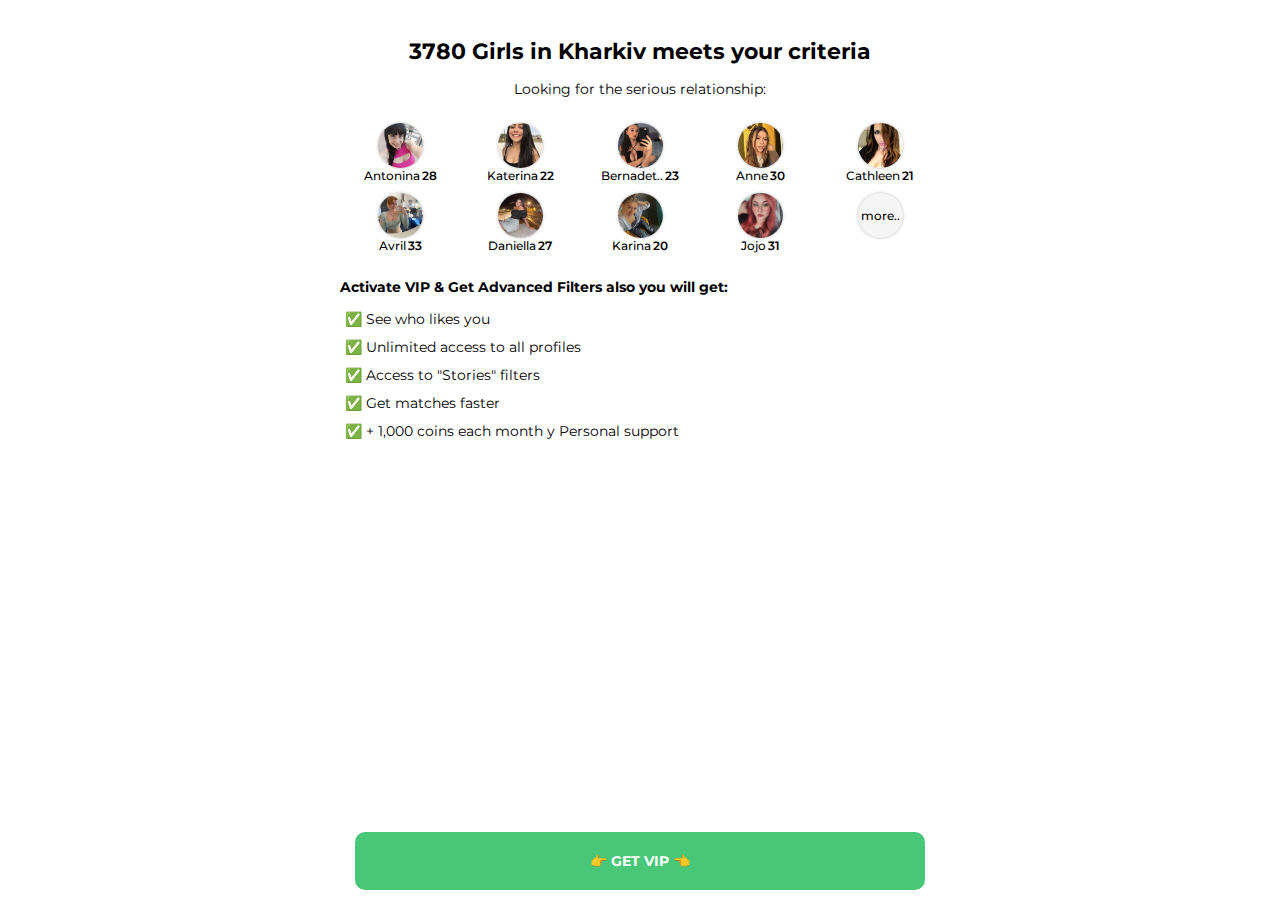
==== docs/index.html @ e2d36e6b "page" ====
<!DOCTYPE html>
<html lang="en">
<head>
    <meta charset="utf-8">
    <meta name="viewport" content="width=device-width, initial-scale=1">
    <meta http-equiv="X-UA-Compatible" content="ie=edge">
    <meta name="description" content="Dating in telegram">
	<meta name="keywords" content="Dating in telegram"/>
    <title>Title</title>
    <link rel="stylesheet" href="https://stackpath.bootstrapcdn.com/bootstrap/5.0.0-alpha1/css/bootstrap.min.css"
        integrity="sha384-r4NyP46KrjDleawBgD5tp8Y7UzmLA05oM1iAEQ17CSuDqnUK2+k9luXQOfXJCJ4I" crossorigin="anonymous">
    <link rel="preconnect" href="https://fonts.googleapis.com">
    <link rel="preconnect" href="https://fonts.gstatic.com" crossorigin>
    <link href="https://fonts.googleapis.com/css2?family=Montserrat:wght@300;400;500;600;700;800;900&display=swap"
        rel="stylesheet">

    <link rel="stylesheet" href="css/style.min.css">
</head>

<body>
    

    <!-- ---------------start content------------ -->
    <div class="content premium-wrapper">
        <div class="container">

            <!-- start new block -->
            <div class="special-sale">

                <div class="special-sale__header">
               
                    <div class="special-sale__header-title">
                        3780 Girls in Kharkiv
meets your criteria
                    </div>

                    
                </div>

<div>
                        Looking for the serious relationship: 

<div class="photos-row">

    <div class="photo__item">
        <img src="img/photo2.png" alt="" class="photo__item-img">
        <div class="photo__item-info">
            <div class="photo__item-name">
                <span class="name">Antonina</span> <span class="age">28</span>
            </div>
        </div>
    </div>

    <div class="photo__item">
        <img src="img/photo3.png" alt="" class="photo__item-img">
        <div class="photo__item-info">
            <div class="photo__item-name">
                <span class="name">Katerina</span> <span class="age">22</span>
            </div>
        </div>
    </div>

    <div class="photo__item">
        <img src="img/photo4.png" alt="" class="photo__item-img">
        <div class="photo__item-info">
            <div class="photo__item-name">
                <span class="name">Bernadetta</span> <span class="age">23</span>
            </div>
        </div>
    </div>

    <div class="photo__item">
        <img src="img/photo5.png" alt="" class="photo__item-img">
        <div class="photo__item-info">
            <div class="photo__item-name">
                <span class="name">Anne</span> <span class="age">30</span>
            </div>
        </div>
    </div>

    <div class="photo__item">
        <img src="img/photo6.png" alt="" class="photo__item-img">
        <div class="photo__item-info">
            <div class="photo__item-name">
                <span class="name">Cathleen</span> <span class="age">21</span>
            </div>
        </div>
    </div>

    <div class="photo__item">
        <img src="img/photo7.png" alt="" class="photo__item-img">
        <div class="photo__item-info">
            <div class="photo__item-name">
                <span class="name">Avril</span> <span class="age">33</span>
            </div>
        </div>
    </div>

    <div class="photo__item">
        <img src="img/photo8.png" alt="" class="photo__item-img">
        <div class="photo__item-info">
            <div class="photo__item-name">
                <span class="name">Daniella</span> <span class="age">27</span>
            </div>
        </div>
    </div>

    <div class="photo__item">
        <img src="img/photo9.png" alt="" class="photo__item-img">
        <div class="photo__item-info">
            <div class="photo__item-name">
                <span class="name">Karina</span> <span class="age">20</span>
            </div>
        </div>
    </div>
    
    <div class="photo__item">
        <img src="img/photo10.png" alt="" class="photo__item-img">
        <div class="photo__item-info">
            <div class="photo__item-name">
                <span class="name">Jojo</span> <span class="age">31</span>
            </div>
        </div>
    </div>

    <div class="photo__item">
        <a href="" class="more_btn"> more..</a>
       
    </div>

</div>

                    </div>


            </div>

            <div class="special-sale__content">
                <div class="special-sale__content-title">
                    Activate VIP & Get Advanced Filters
also you will get:
                </div>
                <ul>
                    <li>
                        ✅ See who likes you




                    </li>

                    <li>
                        ✅ Unlimited access to all profiles
                    </li>

                    <li>
                        ✅ Access to "Stories" filters
                    </li>

                    <li>
                        ✅ Get matches faster
                    </li>

                    <li>
                        ✅ + 1,000 coins each month y Personal support
                    </li>

                </ul>
            </div>
            <!-- end new block -->


            <div class="next-button-wrapper">
                <div class="button">
                    <a href="plans.html"><b>👉 GET VIP 👈</b></a>
                </div>
            </div>

        </div>
    </div>
    <!-- ---------------end content------------ -->
    <script src="https://code.jquery.com/jquery-3.5.1.slim.min.js"
        integrity="sha256-4+XzXVhsDmqanXGHaHvgh1gMQKX40OUvDEBTu8JcmNs=" crossorigin="anonymous"></script>
    <script src="js/main.js"></script>

    <script>
		
        document.addEventListener("DOMContentLoaded", function() {
      var elements = document.querySelectorAll(".name");
      truncateWordsForElements(elements, 8);
    });

    function truncateWordsForElements(elements, length) {
      elements.forEach(function(element) {
        var words = element.textContent.split(' ');
        var truncatedText = words.map(function(word) {
          return word.length > length ? word.slice(0, length) + '..' : word;
        }).join(' ');

        element.textContent = truncatedText;
      });
    }
	  </script>
</body>

</html>
---- docs/css/style.min.css ----
*{-webkit-box-sizing:border-box;box-sizing:border-box}body{font-family:"Montserrat",sans-serif;font-size:12px}h1{font-size:23px;line-height:1}h2{font-size:23px;text-align:center;margin-bottom:0}a,a:hover{text-decoration:none}.sub-title{text-align:center;font-size:15px;margin-bottom:20px}.button a{width:100%;background:#49c778;color:#fff;border-radius:10px;text-align:center;display:block;padding:20px 10px;font-size:14px}.underline{text-decoration:underline}.header{text-align:center;display:-webkit-box;display:-ms-flexbox;display:flex;-webkit-box-pack:center;-ms-flex-pack:center;justify-content:center;border-bottom-left-radius:40%;border-bottom-right-radius:50%;padding-top:2px;padding-bottom:25px;background:-o-linear-gradient(207.06deg, rgba(0, 209, 255, 0.7) 0%, rgba(7, 45, 72, 0.7) 100%);background:linear-gradient(242.94deg, rgba(0, 209, 255, 0.7) 0%, rgba(7, 45, 72, 0.7) 100%)}.header a{font-size:33px;color:#fff;text-decoration:none}.header img{width:34.95px;height:38.55px}.content__header{padding:25px 0;display:-webkit-box;display:-ms-flexbox;display:flex;-webkit-box-align:center;-ms-flex-align:center;align-items:center;font-size:14px}.content__header img{width:20px}.content__header .content__header-text{padding-left:12px;line-height:1}.item__content{background:#f4f5f9;padding:15px 12px 13px 12px;border-radius:10px;position:relative}.item__content-footer{display:-webkit-box;display:-ms-flexbox;display:flex;-webkit-box-pack:justify;-ms-flex-pack:justify;justify-content:space-between}.item__price{font-size:14px;font-weight:700;margin-bottom:5px}.old-price{position:relative;font-size:16px;font-weight:600}.old-price:before{content:"";background:#740117;height:2px;width:28px;position:absolute;-webkit-transform:rotate(-23deg);-ms-transform:rotate(-23deg);transform:rotate(-23deg);top:10px}.action{position:absolute;top:0;right:25px;-webkit-transform:translate(0, -50%);-ms-transform:translate(0, -50%);transform:translate(0, -50%);background:#fff;border:1.5px solid #49c778;border-radius:10px;padding:3px 5px;color:#49c778}.action.best-price{color:#fff;border:none;background:#ff0;color:red;font-weight:700;border:1px solid #7f7f7f}.item.active .best-price{border:1px solid #297245}.item__footer{color:#adb0b6;padding-top:9px}.item{margin-bottom:15px}.item--green .item__content{background:#49c778;color:#fff}.premium-wrapper{padding-top:30px}.list-title{margin-bottom:15px;font-weight:700;margin-top:40px}.premium__list li{margin:8px 0}.card-block{padding:20px 10px}.paytPal-wrapper{text-align:center;color:#d1d4da;margin-bottom:15px}.paytPal-wrapper a{color:#000;font-family:"Lato",sans-serif;font-size:19px;width:100%;padding:10px 75px;display:inline-block}.paytPal-wrapper img{width:16px;position:relative;top:-1px;display:inline-block;margin-right:4px}.pay-button{display:inline-block;line-height:1;-webkit-box-shadow:1px 3px 3px rgba(0,0,0,.3);box-shadow:1px 3px 3px rgba(0,0,0,.3);border-radius:10px;border:1px solid #f6f6f6}.text{padding:15px 0;color:#d1d4da;border-bottom:1px solid #d1d4da}.text a{opacity:.5}.text__title{font-weight:700;margin-bottom:20px;font-size:14px}.text__sub-title{font-weight:700;margin-bottom:10px;font-size:14px}.success-wrapper h2{margin-bottom:20px}.button.back-button{margin-top:0;margin-bottom:0}.button.back-button a{padding:10px 10px}.button.back-button img{width:10px;position:relative;top:-1px}.premium-wrapper{font-size:14px}.next-button-wrapper{width:600px;max-width:100%;background:#fff;position:fixed;bottom:0;padding:2px 15px;left:50%;-webkit-transform:translateX(-50%);-ms-transform:translateX(-50%);transform:translateX(-50%);padding-bottom:10px}.content{margin-bottom:80px}.terms-wrapper{font-size:14px}.text-wrapper{padding-top:20px}.button--blue a{background:-o-linear-gradient(43.81deg, #39d8f2 0%, #157bd3 99.28%);background:linear-gradient(46.19deg, #39d8f2 0%, #157bd3 99.28%);border-radius:70px;font-size:18px}.special-sale{text-align:center}.special-sale__title{font-size:30px;font-weight:700;color:red;background:#ff0;display:inline-block;padding-left:10px;padding-right:10px;margin-bottom:15px}.special-sale--2{padding-top:80px}.special-sale--2 .special-sale__title{font-size:12px}.special-sale--2 .special-sale__title{padding-left:5px;padding-right:5px}.special-sale--2 .timer{font-size:20px}.special-sale--2 .timer-text{font-size:12px;margin-top:5px}.special-sale__header-sub-title{font-size:18px;font-weight:500}.special-sale__header-title{font-size:22px;font-weight:700}.special-sale__header-icons{font-size:25px}.special-sale__header{margin-bottom:15px}.special-sale__content-text{margin-bottom:15px}.special-sale__content-title{font-weight:700;margin-bottom:5px;font-size:14px}.special-sale__content{padding-bottom:30px}.special-sale__content ul{list-style:none;padding-left:5px}.special-sale__content ul li{margin-top:10px}.special-sale--2{padding-bottom:30px}.special-sale--2 .special-sale__title{margin-bottom:10px}.special-sale--2 .timer-wrapper{margin-bottom:0px}.timer_section div{line-height:1}.timer_delimetr{line-height:1}.plans-header{display:-webkit-box;display:-ms-flexbox;display:flex;-webkit-box-align:center;-ms-flex-align:center;align-items:center;-webkit-box-pack:center;-ms-flex-pack:center;justify-content:center;padding-bottom:10px;padding-top:10px;background:rgba(242,242,242,.7);-webkit-backdrop-filter:blur(10px);backdrop-filter:blur(10px);-webkit-box-shadow:0px 1px 5px rgba(0,0,0,.1);box-shadow:0px 1px 5px rgba(0,0,0,.1);position:absolute;top:0;left:0;width:100vw}.logo{display:-webkit-box;display:-ms-flexbox;display:flex;-webkit-box-pack:center;-ms-flex-pack:center;justify-content:center;-webkit-box-align:center;-ms-flex-align:center;align-items:center;font-size:20px;font-weight:700;color:#3c4043}.logo img{width:40px;display:block;margin-right:5px}.photos-row{padding-top:20px;padding-bottom:20px}.photo__item-img{width:45px;height:45px;-o-object-fit:cover;object-fit:cover;-o-object-position:center;object-position:center;border-radius:50%}.photos-row{width:100%;display:-webkit-box;display:-ms-flexbox;display:flex;-webkit-box-pack:start;-ms-flex-pack:start;justify-content:flex-start;-ms-flex-wrap:wrap;flex-wrap:wrap}.photo__item-name{font-size:12px;font-weight:500}.photo__item{width:20%;display:-webkit-box;display:-ms-flexbox;display:flex;-webkit-box-orient:vertical;-webkit-box-direction:normal;-ms-flex-direction:column;flex-direction:column;-webkit-box-pack:end;-ms-flex-pack:end;justify-content:flex-end;-webkit-box-align:center;-ms-flex-align:center;align-items:center;padding:5px}.content{width:600px;max-width:100%;margin-left:auto;margin-right:auto}.photo__item-img{-webkit-box-shadow:0px 0px 3px rgba(0,0,0,.3);box-shadow:0px 0px 3px rgba(0,0,0,.3)}.more_btn{width:45px;height:45px;border-radius:50%;background:#f5f5f5;display:-webkit-box;display:-ms-flexbox;display:flex;-webkit-box-pack:center;-ms-flex-pack:center;justify-content:center;-webkit-box-align:center;-ms-flex-align:center;align-items:center;-webkit-box-shadow:0px 0px 3px rgba(0,0,0,.3);box-shadow:0px 0px 3px rgba(0,0,0,.3);font-size:12px}.photo__item:last-child{-webkit-box-pack:start;-ms-flex-pack:start;justify-content:flex-start}.photo__item:last-child a{color:#000;font-weight:500}.age{margin-left:2px}.photo__item-info{display:-webkit-box;display:-ms-flexbox;display:flex}.age,.name{font-size:12px}.age{font-weight:600}.photo__item-name{display:-webkit-box;display:-ms-flexbox;display:flex}@media only screen and (max-width: 600px){.photo__item{padding:1vw 2vw}.photo__item-img{width:14vw;height:14vw}.more_btn{width:14vw;height:14vw}.age,.name{font-size:2.7vw}}@media only screen and (max-width: 370px){h2{font-size:19px}.sub-title{font-size:14px}}
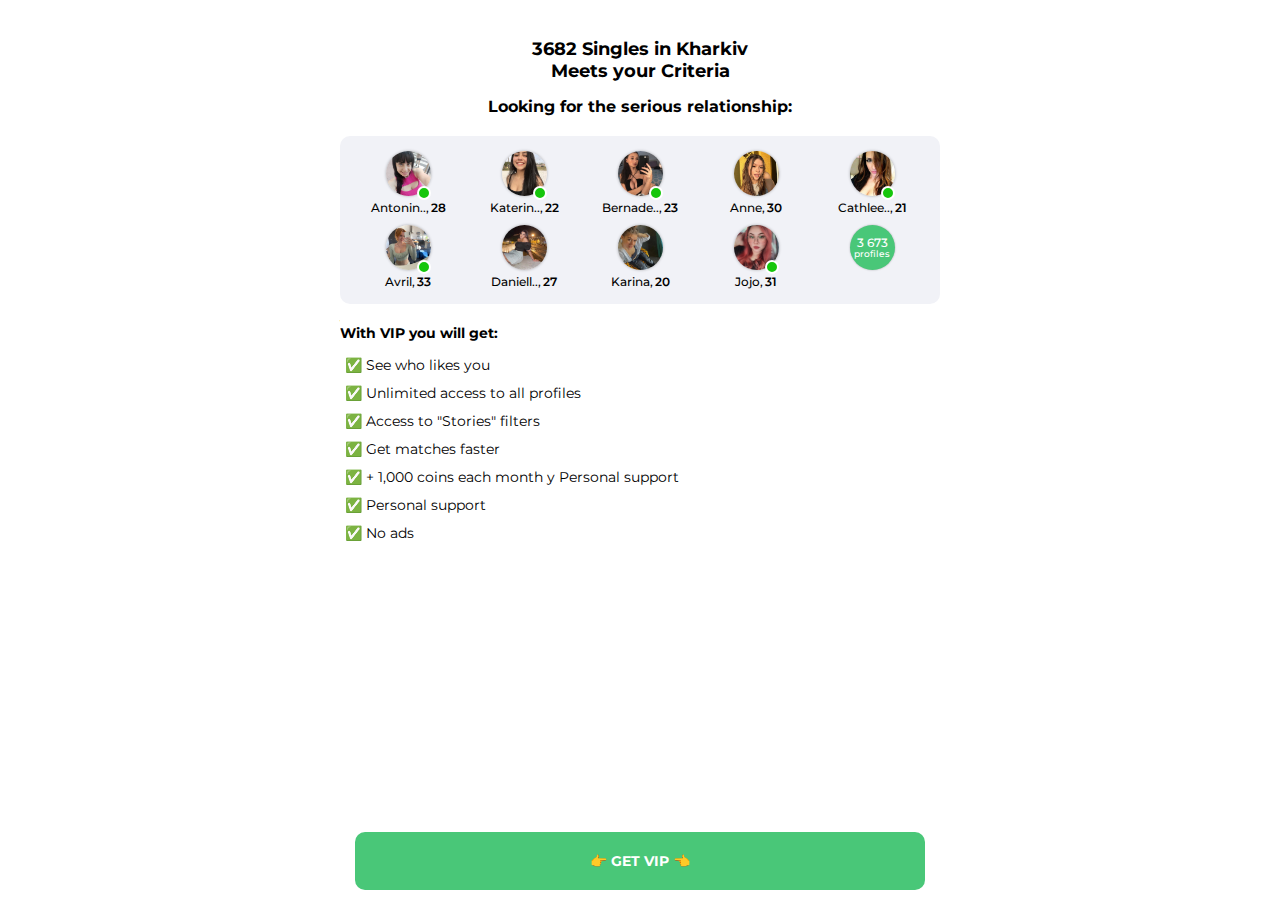
==== commit 737eaaab: "updates" ====
--- a/docs/index.html
+++ b/docs/index.html
@@ -30,103 +30,130 @@
                 <div class="special-sale__header">
                
                     <div class="special-sale__header-title">
-                        3780 Girls in Kharkiv
-meets your criteria
+                        3682 Singles in Kharkiv  <br>
+                        Meets your Criteria
                     </div>
 
                     
                 </div>
 
 <div>
-                        Looking for the serious relationship: 
+    <div class="sub-title">
+        Looking for the serious relationship:
+    </div>
+      
 
 <div class="photos-row">
 
     <div class="photo__item">
-        <img src="img/photo2.png" alt="" class="photo__item-img">
-        <div class="photo__item-info">
-            <div class="photo__item-name">
-                <span class="name">Antonina</span> <span class="age">28</span>
-            </div>
-        </div>
-    </div>
-
-    <div class="photo__item">
-        <img src="img/photo3.png" alt="" class="photo__item-img">
-        <div class="photo__item-info">
-            <div class="photo__item-name">
-                <span class="name">Katerina</span> <span class="age">22</span>
-            </div>
-        </div>
-    </div>
-
-    <div class="photo__item">
-        <img src="img/photo4.png" alt="" class="photo__item-img">
-        <div class="photo__item-info">
-            <div class="photo__item-name">
-                <span class="name">Bernadetta</span> <span class="age">23</span>
-            </div>
-        </div>
-    </div>
-
-    <div class="photo__item">
-        <img src="img/photo5.png" alt="" class="photo__item-img">
-        <div class="photo__item-info">
-            <div class="photo__item-name">
-                <span class="name">Anne</span> <span class="age">30</span>
-            </div>
-        </div>
-    </div>
-
-    <div class="photo__item">
-        <img src="img/photo6.png" alt="" class="photo__item-img">
-        <div class="photo__item-info">
-            <div class="photo__item-name">
-                <span class="name">Cathleen</span> <span class="age">21</span>
-            </div>
-        </div>
-    </div>
-
-    <div class="photo__item">
-        <img src="img/photo7.png" alt="" class="photo__item-img">
-        <div class="photo__item-info">
-            <div class="photo__item-name">
-                <span class="name">Avril</span> <span class="age">33</span>
-            </div>
-        </div>
-    </div>
-
-    <div class="photo__item">
-        <img src="img/photo8.png" alt="" class="photo__item-img">
-        <div class="photo__item-info">
-            <div class="photo__item-name">
-                <span class="name">Daniella</span> <span class="age">27</span>
-            </div>
-        </div>
-    </div>
-
-    <div class="photo__item">
-        <img src="img/photo9.png" alt="" class="photo__item-img">
-        <div class="photo__item-info">
-            <div class="photo__item-name">
-                <span class="name">Karina</span> <span class="age">20</span>
+        <div class="photo__item-img-wrapper online"><img src="img/photo2.png" alt="" class="photo__item-img"></div>
+        
+        <div class="photo__item-info">
+            <div class="photo__item-name">
+                <span class="name">Antonina</span>, <span class="age">28</span>
+            </div>
+        </div>
+    </div>
+
+    <div class="photo__item">
+        <div class="photo__item-img-wrapper online">
+            <img src="img/photo3.png" alt="" class="photo__item-img">
+        </div>
+        
+        <div class="photo__item-info">
+            <div class="photo__item-name">
+                <span class="name">Katerina</span>, <span class="age">22</span>
+            </div>
+        </div>
+    </div>
+
+    <div class="photo__item">
+        <div class="photo__item-img-wrapper online">
+          <img src="img/photo4.png" alt="" class="photo__item-img">  
+        </div>
+        
+        <div class="photo__item-info">
+            <div class="photo__item-name">
+                <span class="name">Bernadetta</span>, <span class="age">23</span>
+            </div>
+        </div>
+    </div>
+
+    <div class="photo__item">
+        <div class="photo__item-img-wrapper ">
+           <img src="img/photo5.png" alt="" class="photo__item-img"> 
+        </div>
+        
+        <div class="photo__item-info">
+            <div class="photo__item-name">
+                <span class="name">Anne</span>, <span class="age">30</span>
+            </div>
+        </div>
+    </div>
+
+    <div class="photo__item">
+        <div class="photo__item-img-wrapper online">
+           <img src="img/photo6.png" alt="" class="photo__item-img"> 
+        </div>
+        
+        <div class="photo__item-info">
+            <div class="photo__item-name">
+                <span class="name">Cathleen</span>, <span class="age">21</span>
+            </div>
+        </div>
+    </div>
+
+    <div class="photo__item">
+        <div class="photo__item-img-wrapper online">
+           <img src="img/photo7.png" alt="" class="photo__item-img"> 
+        </div>
+        
+        <div class="photo__item-info">
+            <div class="photo__item-name">
+                <span class="name">Avril</span>, <span class="age">33</span>
+            </div>
+        </div>
+    </div>
+
+    <div class="photo__item">
+        <div class="photo__item-img-wrapper">
+            <img src="img/photo8.png" alt="" class="photo__item-img">
+        </div>
+        
+        <div class="photo__item-info">
+            <div class="photo__item-name">
+                <span class="name">Daniella</span>, <span class="age">27</span>
+            </div>
+        </div>
+    </div>
+
+    <div class="photo__item">
+        <div class="photo__item-img-wrapper">
+           <img src="img/photo9.png" alt="" class="photo__item-img"> 
+        </div>
+        
+        <div class="photo__item-info">
+            <div class="photo__item-name">
+                <span class="name">Karina</span>, <span class="age">20</span>
             </div>
         </div>
     </div>
     
     <div class="photo__item">
-        <img src="img/photo10.png" alt="" class="photo__item-img">
-        <div class="photo__item-info">
-            <div class="photo__item-name">
-                <span class="name">Jojo</span> <span class="age">31</span>
-            </div>
-        </div>
-    </div>
-
-    <div class="photo__item">
-        <a href="" class="more_btn"> more..</a>
-       
-    </div>
+        <div class="photo__item-img-wrapper online">
+            <img src="img/photo10.png" alt="" class="photo__item-img">
+        </div>
+        
+        <div class="photo__item-info">
+            <div class="photo__item-name">
+                <span class="name">Jojo</span>, <span class="age">31</span>
+            </div>
+        </div>
+    </div>
+
+    <div class="photo__item">
+        <a href="" class="more_btn">3 673 <span>profiles</span></a>
+          </div>
 
 </div>
 
@@ -137,8 +164,7 @@
 
             <div class="special-sale__content">
                 <div class="special-sale__content-title">
-                    Activate VIP & Get Advanced Filters
-also you will get:
+                    With VIP you will get:
                 </div>
                 <ul>
                     <li>
@@ -163,6 +189,14 @@
 
                     <li>
                         ✅ + 1,000 coins each month y Personal support
+                    </li>
+
+                    <li>
+                        ✅ Personal support
+                    </li>
+
+                    <li>
+                        ✅ No ads
                     </li>
 
                 </ul>
@@ -187,7 +221,7 @@
 		
         document.addEventListener("DOMContentLoaded", function() {
       var elements = document.querySelectorAll(".name");
-      truncateWordsForElements(elements, 8);
+      truncateWordsForElements(elements, 7);
     });
 
     function truncateWordsForElements(elements, length) {
--- a/docs/css/style.min.css
+++ b/docs/css/style.min.css
@@ -1 +1 @@
-*{-webkit-box-sizing:border-box;box-sizing:border-box}body{font-family:"Montserrat",sans-serif;font-size:12px}h1{font-size:23px;line-height:1}h2{font-size:23px;text-align:center;margin-bottom:0}a,a:hover{text-decoration:none}.sub-title{text-align:center;font-size:15px;margin-bottom:20px}.button a{width:100%;background:#49c778;color:#fff;border-radius:10px;text-align:center;display:block;padding:20px 10px;font-size:14px}.underline{text-decoration:underline}.header{text-align:center;display:-webkit-box;display:-ms-flexbox;display:flex;-webkit-box-pack:center;-ms-flex-pack:center;justify-content:center;border-bottom-left-radius:40%;border-bottom-right-radius:50%;padding-top:2px;padding-bottom:25px;background:-o-linear-gradient(207.06deg, rgba(0, 209, 255, 0.7) 0%, rgba(7, 45, 72, 0.7) 100%);background:linear-gradient(242.94deg, rgba(0, 209, 255, 0.7) 0%, rgba(7, 45, 72, 0.7) 100%)}.header a{font-size:33px;color:#fff;text-decoration:none}.header img{width:34.95px;height:38.55px}.content__header{padding:25px 0;display:-webkit-box;display:-ms-flexbox;display:flex;-webkit-box-align:center;-ms-flex-align:center;align-items:center;font-size:14px}.content__header img{width:20px}.content__header .content__header-text{padding-left:12px;line-height:1}.item__content{background:#f4f5f9;padding:15px 12px 13px 12px;border-radius:10px;position:relative}.item__content-footer{display:-webkit-box;display:-ms-flexbox;display:flex;-webkit-box-pack:justify;-ms-flex-pack:justify;justify-content:space-between}.item__price{font-size:14px;font-weight:700;margin-bottom:5px}.old-price{position:relative;font-size:16px;font-weight:600}.old-price:before{content:"";background:#740117;height:2px;width:28px;position:absolute;-webkit-transform:rotate(-23deg);-ms-transform:rotate(-23deg);transform:rotate(-23deg);top:10px}.action{position:absolute;top:0;right:25px;-webkit-transform:translate(0, -50%);-ms-transform:translate(0, -50%);transform:translate(0, -50%);background:#fff;border:1.5px solid #49c778;border-radius:10px;padding:3px 5px;color:#49c778}.action.best-price{color:#fff;border:none;background:#ff0;color:red;font-weight:700;border:1px solid #7f7f7f}.item.active .best-price{border:1px solid #297245}.item__footer{color:#adb0b6;padding-top:9px}.item{margin-bottom:15px}.item--green .item__content{background:#49c778;color:#fff}.premium-wrapper{padding-top:30px}.list-title{margin-bottom:15px;font-weight:700;margin-top:40px}.premium__list li{margin:8px 0}.card-block{padding:20px 10px}.paytPal-wrapper{text-align:center;color:#d1d4da;margin-bottom:15px}.paytPal-wrapper a{color:#000;font-family:"Lato",sans-serif;font-size:19px;width:100%;padding:10px 75px;display:inline-block}.paytPal-wrapper img{width:16px;position:relative;top:-1px;display:inline-block;margin-right:4px}.pay-button{display:inline-block;line-height:1;-webkit-box-shadow:1px 3px 3px rgba(0,0,0,.3);box-shadow:1px 3px 3px rgba(0,0,0,.3);border-radius:10px;border:1px solid #f6f6f6}.text{padding:15px 0;color:#d1d4da;border-bottom:1px solid #d1d4da}.text a{opacity:.5}.text__title{font-weight:700;margin-bottom:20px;font-size:14px}.text__sub-title{font-weight:700;margin-bottom:10px;font-size:14px}.success-wrapper h2{margin-bottom:20px}.button.back-button{margin-top:0;margin-bottom:0}.button.back-button a{padding:10px 10px}.button.back-button img{width:10px;position:relative;top:-1px}.premium-wrapper{font-size:14px}.next-button-wrapper{width:600px;max-width:100%;background:#fff;position:fixed;bottom:0;padding:2px 15px;left:50%;-webkit-transform:translateX(-50%);-ms-transform:translateX(-50%);transform:translateX(-50%);padding-bottom:10px}.content{margin-bottom:80px}.terms-wrapper{font-size:14px}.text-wrapper{padding-top:20px}.button--blue a{background:-o-linear-gradient(43.81deg, #39d8f2 0%, #157bd3 99.28%);background:linear-gradient(46.19deg, #39d8f2 0%, #157bd3 99.28%);border-radius:70px;font-size:18px}.special-sale{text-align:center}.special-sale__title{font-size:30px;font-weight:700;color:red;background:#ff0;display:inline-block;padding-left:10px;padding-right:10px;margin-bottom:15px}.special-sale--2{padding-top:80px}.special-sale--2 .special-sale__title{font-size:12px}.special-sale--2 .special-sale__title{padding-left:5px;padding-right:5px}.special-sale--2 .timer{font-size:20px}.special-sale--2 .timer-text{font-size:12px;margin-top:5px}.special-sale__header-sub-title{font-size:18px;font-weight:500}.special-sale__header-title{font-size:22px;font-weight:700}.special-sale__header-icons{font-size:25px}.special-sale__header{margin-bottom:15px}.special-sale__content-text{margin-bottom:15px}.special-sale__content-title{font-weight:700;margin-bottom:5px;font-size:14px}.special-sale__content{padding-bottom:30px}.special-sale__content ul{list-style:none;padding-left:5px}.special-sale__content ul li{margin-top:10px}.special-sale--2{padding-bottom:30px}.special-sale--2 .special-sale__title{margin-bottom:10px}.special-sale--2 .timer-wrapper{margin-bottom:0px}.timer_section div{line-height:1}.timer_delimetr{line-height:1}.plans-header{display:-webkit-box;display:-ms-flexbox;display:flex;-webkit-box-align:center;-ms-flex-align:center;align-items:center;-webkit-box-pack:center;-ms-flex-pack:center;justify-content:center;padding-bottom:10px;padding-top:10px;background:rgba(242,242,242,.7);-webkit-backdrop-filter:blur(10px);backdrop-filter:blur(10px);-webkit-box-shadow:0px 1px 5px rgba(0,0,0,.1);box-shadow:0px 1px 5px rgba(0,0,0,.1);position:absolute;top:0;left:0;width:100vw}.logo{display:-webkit-box;display:-ms-flexbox;display:flex;-webkit-box-pack:center;-ms-flex-pack:center;justify-content:center;-webkit-box-align:center;-ms-flex-align:center;align-items:center;font-size:20px;font-weight:700;color:#3c4043}.logo img{width:40px;display:block;margin-right:5px}.photos-row{padding-top:20px;padding-bottom:20px}.photo__item-img{width:45px;height:45px;-o-object-fit:cover;object-fit:cover;-o-object-position:center;object-position:center;border-radius:50%}.photos-row{width:100%;display:-webkit-box;display:-ms-flexbox;display:flex;-webkit-box-pack:start;-ms-flex-pack:start;justify-content:flex-start;-ms-flex-wrap:wrap;flex-wrap:wrap}.photo__item-name{font-size:12px;font-weight:500}.photo__item{width:20%;display:-webkit-box;display:-ms-flexbox;display:flex;-webkit-box-orient:vertical;-webkit-box-direction:normal;-ms-flex-direction:column;flex-direction:column;-webkit-box-pack:end;-ms-flex-pack:end;justify-content:flex-end;-webkit-box-align:center;-ms-flex-align:center;align-items:center;padding:5px}.content{width:600px;max-width:100%;margin-left:auto;margin-right:auto}.photo__item-img{-webkit-box-shadow:0px 0px 3px rgba(0,0,0,.3);box-shadow:0px 0px 3px rgba(0,0,0,.3)}.more_btn{width:45px;height:45px;border-radius:50%;background:#f5f5f5;display:-webkit-box;display:-ms-flexbox;display:flex;-webkit-box-pack:center;-ms-flex-pack:center;justify-content:center;-webkit-box-align:center;-ms-flex-align:center;align-items:center;-webkit-box-shadow:0px 0px 3px rgba(0,0,0,.3);box-shadow:0px 0px 3px rgba(0,0,0,.3);font-size:12px}.photo__item:last-child{-webkit-box-pack:start;-ms-flex-pack:start;justify-content:flex-start}.photo__item:last-child a{color:#000;font-weight:500}.age{margin-left:2px}.photo__item-info{display:-webkit-box;display:-ms-flexbox;display:flex}.age,.name{font-size:12px}.age{font-weight:600}.photo__item-name{display:-webkit-box;display:-ms-flexbox;display:flex}@media only screen and (max-width: 600px){.photo__item{padding:1vw 2vw}.photo__item-img{width:14vw;height:14vw}.more_btn{width:14vw;height:14vw}.age,.name{font-size:2.7vw}}@media only screen and (max-width: 370px){h2{font-size:19px}.sub-title{font-size:14px}}+*{-webkit-box-sizing:border-box;box-sizing:border-box}body{font-family:"Montserrat",sans-serif;font-size:12px}h1{font-size:23px;line-height:1}h2{font-size:23px;text-align:center;margin-bottom:0}a,a:hover{text-decoration:none}.sub-title{text-align:center;font-size:15px;margin-bottom:20px}.button a{width:100%;background:#49c778;color:#fff;border-radius:10px;text-align:center;display:block;padding:20px 10px;font-size:14px}.underline{text-decoration:underline}.header{text-align:center;display:-webkit-box;display:-ms-flexbox;display:flex;-webkit-box-pack:center;-ms-flex-pack:center;justify-content:center;border-bottom-left-radius:40%;border-bottom-right-radius:50%;padding-top:2px;padding-bottom:25px;background:-o-linear-gradient(207.06deg, rgba(0, 209, 255, 0.7) 0%, rgba(7, 45, 72, 0.7) 100%);background:linear-gradient(242.94deg, rgba(0, 209, 255, 0.7) 0%, rgba(7, 45, 72, 0.7) 100%)}.header a{font-size:33px;color:#fff;text-decoration:none}.header img{width:34.95px;height:38.55px}.content__header{padding:25px 0;display:-webkit-box;display:-ms-flexbox;display:flex;-webkit-box-align:center;-ms-flex-align:center;align-items:center;font-size:14px}.content__header img{width:20px}.content__header .content__header-text{padding-left:12px;line-height:1}.item__content{background:#f4f5f9;padding:15px 12px 13px 12px;border-radius:10px;position:relative}.item__content-footer{display:-webkit-box;display:-ms-flexbox;display:flex;-webkit-box-pack:justify;-ms-flex-pack:justify;justify-content:space-between}.item__price{font-size:14px;font-weight:700;margin-bottom:5px}.old-price{position:relative;font-size:16px;font-weight:600}.old-price:before{content:"";background:#740117;height:2px;width:28px;position:absolute;-webkit-transform:rotate(-23deg);-ms-transform:rotate(-23deg);transform:rotate(-23deg);top:10px}.action{position:absolute;top:0;right:25px;-webkit-transform:translate(0, -50%);-ms-transform:translate(0, -50%);transform:translate(0, -50%);background:#fff;border:1.5px solid #49c778;border-radius:10px;padding:3px 5px;color:#49c778}.action.best-price{color:#fff;border:none;background:#ff0;color:red;font-weight:700;border:1px solid #7f7f7f}.item.active .best-price{border:1px solid #297245}.item__footer{color:#adb0b6;padding-top:9px}.item{margin-bottom:15px}.item--green .item__content{background:#49c778;color:#fff}.premium-wrapper{padding-top:30px}.list-title{margin-bottom:15px;font-weight:700;margin-top:40px}.premium__list li{margin:8px 0}.card-block{padding:20px 10px}.paytPal-wrapper{text-align:center;color:#d1d4da;margin-bottom:15px}.paytPal-wrapper a{color:#000;font-family:"Lato",sans-serif;font-size:19px;width:100%;padding:10px 75px;display:inline-block}.paytPal-wrapper img{width:16px;position:relative;top:-1px;display:inline-block;margin-right:4px}.pay-button{display:inline-block;line-height:1;-webkit-box-shadow:1px 3px 3px rgba(0,0,0,.3);box-shadow:1px 3px 3px rgba(0,0,0,.3);border-radius:10px;border:1px solid #f6f6f6}.text{padding:15px 0;color:#d1d4da;border-bottom:1px solid #d1d4da}.text a{opacity:.5}.text__title{font-weight:700;margin-bottom:20px;font-size:14px}.text__sub-title{font-weight:700;margin-bottom:10px;font-size:14px}.success-wrapper h2{margin-bottom:20px}.button.back-button{margin-top:0;margin-bottom:0}.button.back-button a{padding:10px 10px}.button.back-button img{width:10px;position:relative;top:-1px}.premium-wrapper{font-size:14px}.next-button-wrapper{width:600px;max-width:100%;background:#fff;position:fixed;bottom:0;padding:2px 15px;left:50%;-webkit-transform:translateX(-50%);-ms-transform:translateX(-50%);transform:translateX(-50%);padding-bottom:10px}.content{margin-bottom:80px}.terms-wrapper{font-size:14px}.text-wrapper{padding-top:20px}.button--blue a{background:-o-linear-gradient(43.81deg, #39d8f2 0%, #157bd3 99.28%);background:linear-gradient(46.19deg, #39d8f2 0%, #157bd3 99.28%);border-radius:70px;font-size:18px}.special-sale{text-align:center}.special-sale__title{font-size:30px;font-weight:700;color:red;background:#ff0;display:inline-block;padding-left:10px;padding-right:10px;margin-bottom:15px}.special-sale--2{padding-top:80px}.special-sale--2 .special-sale__title{font-size:12px}.special-sale--2 .special-sale__title{padding-left:5px;padding-right:5px}.special-sale--2 .timer{font-size:20px}.special-sale--2 .timer-text{font-size:12px;margin-top:5px}.special-sale__header-sub-title{font-size:18px;font-weight:500}.special-sale__header-title{font-size:18px;font-weight:700}.special-sale__header-icons{font-size:25px}.special-sale__header{margin-bottom:15px}.special-sale__content-text{margin-bottom:15px}.special-sale__content-title{font-weight:700;margin-bottom:5px;font-size:14px}.special-sale__content{padding-bottom:30px}.special-sale__content ul{list-style:none;padding-left:5px}.special-sale__content ul li{margin-top:10px}.special-sale--2{padding-bottom:30px}.special-sale--2 .special-sale__title{margin-bottom:10px}.special-sale--2 .timer-wrapper{margin-bottom:0px}.timer_section div{line-height:1}.timer_delimetr{line-height:1}.plans-header{display:-webkit-box;display:-ms-flexbox;display:flex;-webkit-box-align:center;-ms-flex-align:center;align-items:center;-webkit-box-pack:center;-ms-flex-pack:center;justify-content:center;padding-bottom:10px;padding-top:10px;background:rgba(242,242,242,.7);-webkit-backdrop-filter:blur(10px);backdrop-filter:blur(10px);-webkit-box-shadow:0px 1px 5px rgba(0,0,0,.1);box-shadow:0px 1px 5px rgba(0,0,0,.1);position:absolute;top:0;left:0;width:100vw}.logo{display:-webkit-box;display:-ms-flexbox;display:flex;-webkit-box-pack:center;-ms-flex-pack:center;justify-content:center;-webkit-box-align:center;-ms-flex-align:center;align-items:center;font-size:20px;font-weight:700;color:#3c4043}.logo img{width:40px;display:block;margin-right:5px}.photos-row{padding-top:20px;padding-bottom:20px}.photo__item-img{width:45px;height:45px;-o-object-fit:cover;object-fit:cover;-o-object-position:center;object-position:center;border-radius:50%}.photos-row{width:100%;display:-webkit-box;display:-ms-flexbox;display:flex;-webkit-box-pack:start;-ms-flex-pack:start;justify-content:flex-start;-ms-flex-wrap:wrap;flex-wrap:wrap}.photo__item-name{font-size:12px;font-weight:500}.photo__item{width:20%;display:-webkit-box;display:-ms-flexbox;display:flex;-webkit-box-orient:vertical;-webkit-box-direction:normal;-ms-flex-direction:column;flex-direction:column;-webkit-box-pack:end;-ms-flex-pack:end;justify-content:flex-end;-webkit-box-align:center;-ms-flex-align:center;align-items:center;padding:5px}.content{width:600px;max-width:100%;margin-left:auto;margin-right:auto}.photo__item-img{-webkit-box-shadow:0px 0px 3px rgba(0,0,0,.3);box-shadow:0px 0px 3px rgba(0,0,0,.3)}.more_btn{width:45px;height:45px;border-radius:50%;background:#49c778;color:#fff;display:-webkit-box;display:-ms-flexbox;display:flex;-webkit-box-pack:center;-ms-flex-pack:center;justify-content:center;-webkit-box-align:center;-ms-flex-align:center;align-items:center;-webkit-box-shadow:0px 0px 2px rgba(0,0,0,.3);box-shadow:0px 0px 2px rgba(0,0,0,.3);font-size:12px}.photo__item:last-child{-webkit-box-pack:start;-ms-flex-pack:start;justify-content:flex-start}.photo__item:last-child a{color:#fff;font-weight:500}.age{margin-left:2px}.photo__item-info{display:-webkit-box;display:-ms-flexbox;display:flex}.age,.name{font-size:12px}.age{font-weight:600}.photo__item-name{display:-webkit-box;display:-ms-flexbox;display:flex}.sub-title{font-weight:700;font-size:16px}.more_btn{-webkit-box-orient:vertical;-webkit-box-direction:normal;-ms-flex-direction:column;flex-direction:column;line-height:1.1;font-size:12px}.more_btn span{display:block;font-size:9px}.photo__item-img-wrapper{position:relative}.photo__item-img-wrapper.online:after{content:"";width:10px;height:10px;background:#16c60c;border:2px solid #fff;border-radius:50%;bottom:0;right:0;position:absolute}.photos-row{background:#f1f2f7;border-radius:10px;padding:10px;margin-bottom:20px}@media only screen and (max-width: 600px){.photo__item{padding:1vw 1vw}.photo__item-img{width:13vw;height:13vw}.more_btn{width:13vw;height:13vw}.age,.name{font-size:2.6vw}.more_btn{font-size:3.6vw}.more_btn span{font-size:2.6vw}.photo__item-img-wrapper:after{width:3vw;height:3vw}}@media only screen and (max-width: 370px){h2{font-size:19px}.sub-title{font-size:14px}}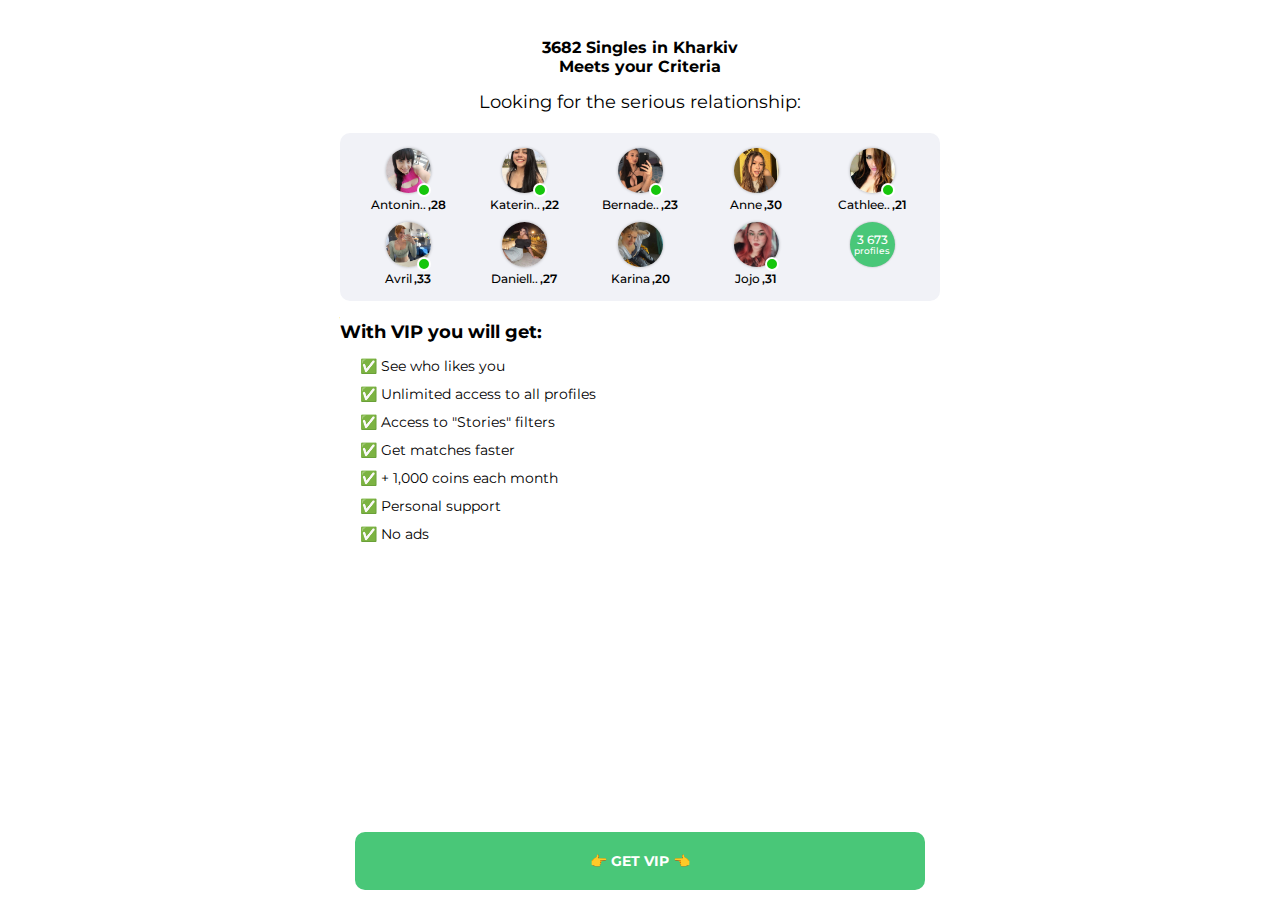
==== commit 76517603: "updates" ====
--- a/docs/index.html
+++ b/docs/index.html
@@ -50,7 +50,7 @@
         
         <div class="photo__item-info">
             <div class="photo__item-name">
-                <span class="name">Antonina</span>, <span class="age">28</span>
+                <span class="name">Antonina</span> <span class="age">,28</span>
             </div>
         </div>
     </div>
@@ -62,7 +62,7 @@
         
         <div class="photo__item-info">
             <div class="photo__item-name">
-                <span class="name">Katerina</span>, <span class="age">22</span>
+                <span class="name">Katerina</span> <span class="age">,22</span>
             </div>
         </div>
     </div>
@@ -74,7 +74,7 @@
         
         <div class="photo__item-info">
             <div class="photo__item-name">
-                <span class="name">Bernadetta</span>, <span class="age">23</span>
+                <span class="name">Bernadetta</span> <span class="age">,23</span>
             </div>
         </div>
     </div>
@@ -86,7 +86,7 @@
         
         <div class="photo__item-info">
             <div class="photo__item-name">
-                <span class="name">Anne</span>, <span class="age">30</span>
+                <span class="name">Anne</span> <span class="age">,30</span>
             </div>
         </div>
     </div>
@@ -98,7 +98,7 @@
         
         <div class="photo__item-info">
             <div class="photo__item-name">
-                <span class="name">Cathleen</span>, <span class="age">21</span>
+                <span class="name">Cathleen</span> <span class="age">,21</span>
             </div>
         </div>
     </div>
@@ -110,7 +110,7 @@
         
         <div class="photo__item-info">
             <div class="photo__item-name">
-                <span class="name">Avril</span>, <span class="age">33</span>
+                <span class="name">Avril</span> <span class="age">,33</span>
             </div>
         </div>
     </div>
@@ -122,7 +122,7 @@
         
         <div class="photo__item-info">
             <div class="photo__item-name">
-                <span class="name">Daniella</span>, <span class="age">27</span>
+                <span class="name">Daniella</span> <span class="age">,27</span>
             </div>
         </div>
     </div>
@@ -134,7 +134,7 @@
         
         <div class="photo__item-info">
             <div class="photo__item-name">
-                <span class="name">Karina</span>, <span class="age">20</span>
+                <span class="name">Karina</span> <span class="age">,20</span>
             </div>
         </div>
     </div>
@@ -146,7 +146,7 @@
         
         <div class="photo__item-info">
             <div class="photo__item-name">
-                <span class="name">Jojo</span>, <span class="age">31</span>
+                <span class="name">Jojo</span> <span class="age">,31</span>
             </div>
         </div>
     </div>
@@ -188,7 +188,7 @@
                     </li>
 
                     <li>
-                        ✅ + 1,000 coins each month y Personal support
+                        ✅ + 1,000 coins each month
                     </li>
 
                     <li>
--- a/docs/css/style.min.css
+++ b/docs/css/style.min.css
@@ -1 +1 @@
-*{-webkit-box-sizing:border-box;box-sizing:border-box}body{font-family:"Montserrat",sans-serif;font-size:12px}h1{font-size:23px;line-height:1}h2{font-size:23px;text-align:center;margin-bottom:0}a,a:hover{text-decoration:none}.sub-title{text-align:center;font-size:15px;margin-bottom:20px}.button a{width:100%;background:#49c778;color:#fff;border-radius:10px;text-align:center;display:block;padding:20px 10px;font-size:14px}.underline{text-decoration:underline}.header{text-align:center;display:-webkit-box;display:-ms-flexbox;display:flex;-webkit-box-pack:center;-ms-flex-pack:center;justify-content:center;border-bottom-left-radius:40%;border-bottom-right-radius:50%;padding-top:2px;padding-bottom:25px;background:-o-linear-gradient(207.06deg, rgba(0, 209, 255, 0.7) 0%, rgba(7, 45, 72, 0.7) 100%);background:linear-gradient(242.94deg, rgba(0, 209, 255, 0.7) 0%, rgba(7, 45, 72, 0.7) 100%)}.header a{font-size:33px;color:#fff;text-decoration:none}.header img{width:34.95px;height:38.55px}.content__header{padding:25px 0;display:-webkit-box;display:-ms-flexbox;display:flex;-webkit-box-align:center;-ms-flex-align:center;align-items:center;font-size:14px}.content__header img{width:20px}.content__header .content__header-text{padding-left:12px;line-height:1}.item__content{background:#f4f5f9;padding:15px 12px 13px 12px;border-radius:10px;position:relative}.item__content-footer{display:-webkit-box;display:-ms-flexbox;display:flex;-webkit-box-pack:justify;-ms-flex-pack:justify;justify-content:space-between}.item__price{font-size:14px;font-weight:700;margin-bottom:5px}.old-price{position:relative;font-size:16px;font-weight:600}.old-price:before{content:"";background:#740117;height:2px;width:28px;position:absolute;-webkit-transform:rotate(-23deg);-ms-transform:rotate(-23deg);transform:rotate(-23deg);top:10px}.action{position:absolute;top:0;right:25px;-webkit-transform:translate(0, -50%);-ms-transform:translate(0, -50%);transform:translate(0, -50%);background:#fff;border:1.5px solid #49c778;border-radius:10px;padding:3px 5px;color:#49c778}.action.best-price{color:#fff;border:none;background:#ff0;color:red;font-weight:700;border:1px solid #7f7f7f}.item.active .best-price{border:1px solid #297245}.item__footer{color:#adb0b6;padding-top:9px}.item{margin-bottom:15px}.item--green .item__content{background:#49c778;color:#fff}.premium-wrapper{padding-top:30px}.list-title{margin-bottom:15px;font-weight:700;margin-top:40px}.premium__list li{margin:8px 0}.card-block{padding:20px 10px}.paytPal-wrapper{text-align:center;color:#d1d4da;margin-bottom:15px}.paytPal-wrapper a{color:#000;font-family:"Lato",sans-serif;font-size:19px;width:100%;padding:10px 75px;display:inline-block}.paytPal-wrapper img{width:16px;position:relative;top:-1px;display:inline-block;margin-right:4px}.pay-button{display:inline-block;line-height:1;-webkit-box-shadow:1px 3px 3px rgba(0,0,0,.3);box-shadow:1px 3px 3px rgba(0,0,0,.3);border-radius:10px;border:1px solid #f6f6f6}.text{padding:15px 0;color:#d1d4da;border-bottom:1px solid #d1d4da}.text a{opacity:.5}.text__title{font-weight:700;margin-bottom:20px;font-size:14px}.text__sub-title{font-weight:700;margin-bottom:10px;font-size:14px}.success-wrapper h2{margin-bottom:20px}.button.back-button{margin-top:0;margin-bottom:0}.button.back-button a{padding:10px 10px}.button.back-button img{width:10px;position:relative;top:-1px}.premium-wrapper{font-size:14px}.next-button-wrapper{width:600px;max-width:100%;background:#fff;position:fixed;bottom:0;padding:2px 15px;left:50%;-webkit-transform:translateX(-50%);-ms-transform:translateX(-50%);transform:translateX(-50%);padding-bottom:10px}.content{margin-bottom:80px}.terms-wrapper{font-size:14px}.text-wrapper{padding-top:20px}.button--blue a{background:-o-linear-gradient(43.81deg, #39d8f2 0%, #157bd3 99.28%);background:linear-gradient(46.19deg, #39d8f2 0%, #157bd3 99.28%);border-radius:70px;font-size:18px}.special-sale{text-align:center}.special-sale__title{font-size:30px;font-weight:700;color:red;background:#ff0;display:inline-block;padding-left:10px;padding-right:10px;margin-bottom:15px}.special-sale--2{padding-top:80px}.special-sale--2 .special-sale__title{font-size:12px}.special-sale--2 .special-sale__title{padding-left:5px;padding-right:5px}.special-sale--2 .timer{font-size:20px}.special-sale--2 .timer-text{font-size:12px;margin-top:5px}.special-sale__header-sub-title{font-size:18px;font-weight:500}.special-sale__header-title{font-size:18px;font-weight:700}.special-sale__header-icons{font-size:25px}.special-sale__header{margin-bottom:15px}.special-sale__content-text{margin-bottom:15px}.special-sale__content-title{font-weight:700;margin-bottom:5px;font-size:14px}.special-sale__content{padding-bottom:30px}.special-sale__content ul{list-style:none;padding-left:5px}.special-sale__content ul li{margin-top:10px}.special-sale--2{padding-bottom:30px}.special-sale--2 .special-sale__title{margin-bottom:10px}.special-sale--2 .timer-wrapper{margin-bottom:0px}.timer_section div{line-height:1}.timer_delimetr{line-height:1}.plans-header{display:-webkit-box;display:-ms-flexbox;display:flex;-webkit-box-align:center;-ms-flex-align:center;align-items:center;-webkit-box-pack:center;-ms-flex-pack:center;justify-content:center;padding-bottom:10px;padding-top:10px;background:rgba(242,242,242,.7);-webkit-backdrop-filter:blur(10px);backdrop-filter:blur(10px);-webkit-box-shadow:0px 1px 5px rgba(0,0,0,.1);box-shadow:0px 1px 5px rgba(0,0,0,.1);position:absolute;top:0;left:0;width:100vw}.logo{display:-webkit-box;display:-ms-flexbox;display:flex;-webkit-box-pack:center;-ms-flex-pack:center;justify-content:center;-webkit-box-align:center;-ms-flex-align:center;align-items:center;font-size:20px;font-weight:700;color:#3c4043}.logo img{width:40px;display:block;margin-right:5px}.photos-row{padding-top:20px;padding-bottom:20px}.photo__item-img{width:45px;height:45px;-o-object-fit:cover;object-fit:cover;-o-object-position:center;object-position:center;border-radius:50%}.photos-row{width:100%;display:-webkit-box;display:-ms-flexbox;display:flex;-webkit-box-pack:start;-ms-flex-pack:start;justify-content:flex-start;-ms-flex-wrap:wrap;flex-wrap:wrap}.photo__item-name{font-size:12px;font-weight:500}.photo__item{width:20%;display:-webkit-box;display:-ms-flexbox;display:flex;-webkit-box-orient:vertical;-webkit-box-direction:normal;-ms-flex-direction:column;flex-direction:column;-webkit-box-pack:end;-ms-flex-pack:end;justify-content:flex-end;-webkit-box-align:center;-ms-flex-align:center;align-items:center;padding:5px}.content{width:600px;max-width:100%;margin-left:auto;margin-right:auto}.photo__item-img{-webkit-box-shadow:0px 0px 3px rgba(0,0,0,.3);box-shadow:0px 0px 3px rgba(0,0,0,.3)}.more_btn{width:45px;height:45px;border-radius:50%;background:#49c778;color:#fff;display:-webkit-box;display:-ms-flexbox;display:flex;-webkit-box-pack:center;-ms-flex-pack:center;justify-content:center;-webkit-box-align:center;-ms-flex-align:center;align-items:center;-webkit-box-shadow:0px 0px 2px rgba(0,0,0,.3);box-shadow:0px 0px 2px rgba(0,0,0,.3);font-size:12px}.photo__item:last-child{-webkit-box-pack:start;-ms-flex-pack:start;justify-content:flex-start}.photo__item:last-child a{color:#fff;font-weight:500}.age{margin-left:2px}.photo__item-info{display:-webkit-box;display:-ms-flexbox;display:flex}.age,.name{font-size:12px}.age{font-weight:600}.photo__item-name{display:-webkit-box;display:-ms-flexbox;display:flex}.sub-title{font-weight:700;font-size:16px}.more_btn{-webkit-box-orient:vertical;-webkit-box-direction:normal;-ms-flex-direction:column;flex-direction:column;line-height:1.1;font-size:12px}.more_btn span{display:block;font-size:9px}.photo__item-img-wrapper{position:relative}.photo__item-img-wrapper.online:after{content:"";width:10px;height:10px;background:#16c60c;border:2px solid #fff;border-radius:50%;bottom:0;right:0;position:absolute}.photos-row{background:#f1f2f7;border-radius:10px;padding:10px;margin-bottom:20px}@media only screen and (max-width: 600px){.photo__item{padding:1vw 1vw}.photo__item-img{width:13vw;height:13vw}.more_btn{width:13vw;height:13vw}.age,.name{font-size:2.6vw}.more_btn{font-size:3.6vw}.more_btn span{font-size:2.6vw}.photo__item-img-wrapper:after{width:3vw;height:3vw}}@media only screen and (max-width: 370px){h2{font-size:19px}.sub-title{font-size:14px}}+*{-webkit-box-sizing:border-box;box-sizing:border-box}body{font-family:"Montserrat",sans-serif;font-size:12px}h1{font-size:23px;line-height:1}h2{font-size:23px;text-align:center;margin-bottom:0}a,a:hover{text-decoration:none}.sub-title{text-align:center;font-size:15px;margin-bottom:20px}.button a{width:100%;background:#49c778;color:#fff;border-radius:10px;text-align:center;display:block;padding:20px 10px;font-size:14px}.underline{text-decoration:underline}.header{text-align:center;display:-webkit-box;display:-ms-flexbox;display:flex;-webkit-box-pack:center;-ms-flex-pack:center;justify-content:center;border-bottom-left-radius:40%;border-bottom-right-radius:50%;padding-top:2px;padding-bottom:25px;background:-o-linear-gradient(207.06deg, rgba(0, 209, 255, 0.7) 0%, rgba(7, 45, 72, 0.7) 100%);background:linear-gradient(242.94deg, rgba(0, 209, 255, 0.7) 0%, rgba(7, 45, 72, 0.7) 100%)}.header a{font-size:33px;color:#fff;text-decoration:none}.header img{width:34.95px;height:38.55px}.content__header{padding:25px 0;display:-webkit-box;display:-ms-flexbox;display:flex;-webkit-box-align:center;-ms-flex-align:center;align-items:center;font-size:14px}.content__header img{width:20px}.content__header .content__header-text{padding-left:12px;line-height:1}.item__content{background:#f4f5f9;padding:15px 12px 13px 12px;border-radius:10px;position:relative}.item__content-footer{display:-webkit-box;display:-ms-flexbox;display:flex;-webkit-box-pack:justify;-ms-flex-pack:justify;justify-content:space-between}.item__price{font-size:14px;font-weight:700;margin-bottom:5px}.old-price{position:relative;font-size:16px;font-weight:600}.old-price:before{content:"";background:#740117;height:2px;width:28px;position:absolute;-webkit-transform:rotate(-23deg);-ms-transform:rotate(-23deg);transform:rotate(-23deg);top:10px}.action{position:absolute;top:0;right:25px;-webkit-transform:translate(0, -50%);-ms-transform:translate(0, -50%);transform:translate(0, -50%);background:#fff;border:1.5px solid #49c778;border-radius:10px;padding:3px 5px;color:#49c778}.action.best-price{color:#fff;border:none;background:#ff0;color:red;font-weight:700;border:1px solid #7f7f7f}.item.active .best-price{border:1px solid #297245}.item__footer{color:#adb0b6;padding-top:9px}.item{margin-bottom:15px}.item--green .item__content{background:#49c778;color:#fff}.premium-wrapper{padding-top:30px}.list-title{margin-bottom:15px;font-weight:700;margin-top:40px}.premium__list li{margin:8px 0}.card-block{padding:20px 10px}.paytPal-wrapper{text-align:center;color:#d1d4da;margin-bottom:15px}.paytPal-wrapper a{color:#000;font-family:"Lato",sans-serif;font-size:19px;width:100%;padding:10px 75px;display:inline-block}.paytPal-wrapper img{width:16px;position:relative;top:-1px;display:inline-block;margin-right:4px}.pay-button{display:inline-block;line-height:1;-webkit-box-shadow:1px 3px 3px rgba(0,0,0,.3);box-shadow:1px 3px 3px rgba(0,0,0,.3);border-radius:10px;border:1px solid #f6f6f6}.text{padding:15px 0;color:#d1d4da;border-bottom:1px solid #d1d4da}.text a{opacity:.5}.text__title{font-weight:700;margin-bottom:20px;font-size:14px}.text__sub-title{font-weight:700;margin-bottom:10px;font-size:14px}.success-wrapper h2{margin-bottom:20px}.button.back-button{margin-top:0;margin-bottom:0}.button.back-button a{padding:10px 10px}.button.back-button img{width:10px;position:relative;top:-1px}.premium-wrapper{font-size:14px}.next-button-wrapper{width:600px;max-width:100%;background:#fff;position:fixed;bottom:0;padding:2px 15px;left:50%;-webkit-transform:translateX(-50%);-ms-transform:translateX(-50%);transform:translateX(-50%);padding-bottom:10px}.content{margin-bottom:80px}.terms-wrapper{font-size:14px}.text-wrapper{padding-top:20px}.button--blue a{background:-o-linear-gradient(43.81deg, #39d8f2 0%, #157bd3 99.28%);background:linear-gradient(46.19deg, #39d8f2 0%, #157bd3 99.28%);border-radius:70px;font-size:18px}.special-sale{text-align:center}.special-sale__title{font-size:30px;font-weight:700;color:red;background:#ff0;display:inline-block;padding-left:10px;padding-right:10px;margin-bottom:15px}.special-sale--2{padding-top:80px}.special-sale--2 .special-sale__title{font-size:12px}.special-sale--2 .special-sale__title{padding-left:5px;padding-right:5px}.special-sale--2 .timer{font-size:20px}.special-sale--2 .timer-text{font-size:12px;margin-top:5px}.special-sale__header-sub-title{font-size:18px;font-weight:500}.special-sale__header-title{font-size:16px;font-weight:700}.special-sale__header-icons{font-size:25px}.special-sale__header{margin-bottom:15px}.special-sale__content-text{margin-bottom:15px}.special-sale__content-title{font-weight:700;margin-bottom:5px;font-size:18px}.special-sale__content{padding-bottom:30px}.special-sale__content ul{list-style:none;padding-left:20px}.special-sale__content ul li{margin-top:10px}.special-sale--2{padding-bottom:30px}.special-sale--2 .special-sale__title{margin-bottom:10px}.special-sale--2 .timer-wrapper{margin-bottom:0px}.timer_section div{line-height:1}.timer_delimetr{line-height:1}.plans-header{display:-webkit-box;display:-ms-flexbox;display:flex;-webkit-box-align:center;-ms-flex-align:center;align-items:center;-webkit-box-pack:center;-ms-flex-pack:center;justify-content:center;padding-bottom:10px;padding-top:10px;background:rgba(242,242,242,.7);-webkit-backdrop-filter:blur(10px);backdrop-filter:blur(10px);-webkit-box-shadow:0px 1px 5px rgba(0,0,0,.1);box-shadow:0px 1px 5px rgba(0,0,0,.1);position:absolute;top:0;left:0;width:100vw}.logo{display:-webkit-box;display:-ms-flexbox;display:flex;-webkit-box-pack:center;-ms-flex-pack:center;justify-content:center;-webkit-box-align:center;-ms-flex-align:center;align-items:center;font-size:20px;font-weight:700;color:#3c4043}.logo img{width:40px;display:block;margin-right:5px}.photos-row{padding-top:20px;padding-bottom:20px}.photo__item-img{width:45px;height:45px;-o-object-fit:cover;object-fit:cover;-o-object-position:center;object-position:center;border-radius:50%}.photos-row{width:100%;display:-webkit-box;display:-ms-flexbox;display:flex;-webkit-box-pack:start;-ms-flex-pack:start;justify-content:flex-start;-ms-flex-wrap:wrap;flex-wrap:wrap}.photo__item-name{font-size:12px;font-weight:500}.photo__item{width:20%;display:-webkit-box;display:-ms-flexbox;display:flex;-webkit-box-orient:vertical;-webkit-box-direction:normal;-ms-flex-direction:column;flex-direction:column;-webkit-box-pack:end;-ms-flex-pack:end;justify-content:flex-end;-webkit-box-align:center;-ms-flex-align:center;align-items:center;padding:5px}.content{width:600px;max-width:100%;margin-left:auto;margin-right:auto}.photo__item-img{-webkit-box-shadow:0px 0px 3px rgba(0,0,0,.3);box-shadow:0px 0px 3px rgba(0,0,0,.3)}.more_btn{width:45px;height:45px;border-radius:50%;background:#49c778;color:#fff;display:-webkit-box;display:-ms-flexbox;display:flex;-webkit-box-pack:center;-ms-flex-pack:center;justify-content:center;-webkit-box-align:center;-ms-flex-align:center;align-items:center;-webkit-box-shadow:0px 0px 2px rgba(0,0,0,.3);box-shadow:0px 0px 2px rgba(0,0,0,.3);font-size:12px}.photo__item:last-child{-webkit-box-pack:start;-ms-flex-pack:start;justify-content:flex-start}.photo__item:last-child a{color:#fff;font-weight:500}.age{margin-left:2px}.photo__item-info{display:-webkit-box;display:-ms-flexbox;display:flex}.age,.name{font-size:12px}.age{font-weight:600}.photo__item-name{display:-webkit-box;display:-ms-flexbox;display:flex}.sub-title{font-weight:400;font-size:18px}.more_btn{-webkit-box-orient:vertical;-webkit-box-direction:normal;-ms-flex-direction:column;flex-direction:column;line-height:1.1;font-size:12px}.more_btn span{display:block;font-size:9px}.photo__item-img-wrapper{position:relative}.photo__item-img-wrapper.online:after{content:"";width:10px;height:10px;background:#16c60c;border:2px solid #fff;border-radius:50%;bottom:0;right:0;position:absolute}.photos-row{background:#f1f2f7;border-radius:10px;padding:10px;margin-bottom:20px}@media only screen and (max-width: 600px){.photo__item{padding:1vw 1vw}.photo__item-img{width:13vw;height:13vw}.more_btn{width:13vw;height:13vw}.age,.name{font-size:2.6vw}.more_btn{font-size:3.6vw}.more_btn span{font-size:2.6vw}.photo__item-img-wrapper:after{width:3vw;height:3vw}}@media only screen and (max-width: 370px){h2{font-size:19px}}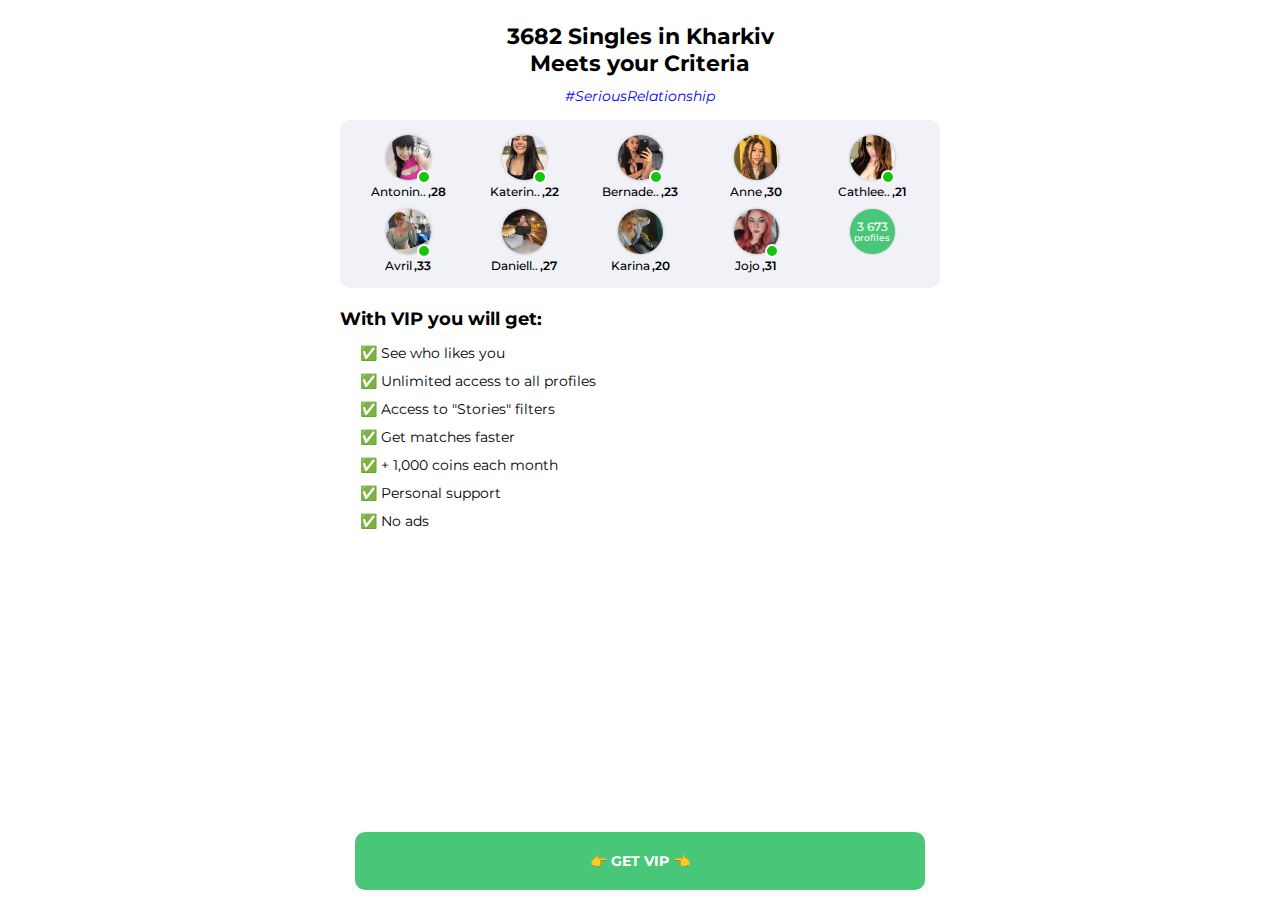
==== commit cbd41ac1: "updates" ====
--- a/docs/index.html
+++ b/docs/index.html
@@ -38,14 +38,14 @@
                 </div>
 
 <div>
-    <div class="sub-title">
-        Looking for the serious relationship:
+    <div class="blue-sub-title">
+        #SeriousRelationship
     </div>
       
 
 <div class="photos-row">
 
-    <div class="photo__item">
+    <a href="plans.html" class="photo__item">
         <div class="photo__item-img-wrapper online"><img src="img/photo2.png" alt="" class="photo__item-img"></div>
         
         <div class="photo__item-info">
@@ -53,9 +53,9 @@
                 <span class="name">Antonina</span> <span class="age">,28</span>
             </div>
         </div>
-    </div>
-
-    <div class="photo__item">
+    </a>
+
+    <a href="plans.html" class="photo__item">
         <div class="photo__item-img-wrapper online">
             <img src="img/photo3.png" alt="" class="photo__item-img">
         </div>
@@ -65,9 +65,9 @@
                 <span class="name">Katerina</span> <span class="age">,22</span>
             </div>
         </div>
-    </div>
-
-    <div class="photo__item">
+    </a>
+
+    <a href="plans.html" class="photo__item">
         <div class="photo__item-img-wrapper online">
           <img src="img/photo4.png" alt="" class="photo__item-img">  
         </div>
@@ -77,9 +77,9 @@
                 <span class="name">Bernadetta</span> <span class="age">,23</span>
             </div>
         </div>
-    </div>
-
-    <div class="photo__item">
+    </a>
+
+    <a href="plans.html" class="photo__item">
         <div class="photo__item-img-wrapper ">
            <img src="img/photo5.png" alt="" class="photo__item-img"> 
         </div>
@@ -89,9 +89,9 @@
                 <span class="name">Anne</span> <span class="age">,30</span>
             </div>
         </div>
-    </div>
-
-    <div class="photo__item">
+    </a>
+
+    <a href="plans.html" class="photo__item">
         <div class="photo__item-img-wrapper online">
            <img src="img/photo6.png" alt="" class="photo__item-img"> 
         </div>
@@ -101,9 +101,9 @@
                 <span class="name">Cathleen</span> <span class="age">,21</span>
             </div>
         </div>
-    </div>
-
-    <div class="photo__item">
+    </a>
+
+    <a href="plans.html" class="photo__item">
         <div class="photo__item-img-wrapper online">
            <img src="img/photo7.png" alt="" class="photo__item-img"> 
         </div>
@@ -113,9 +113,9 @@
                 <span class="name">Avril</span> <span class="age">,33</span>
             </div>
         </div>
-    </div>
-
-    <div class="photo__item">
+    </a>
+
+    <a href="plans.html" class="photo__item">
         <div class="photo__item-img-wrapper">
             <img src="img/photo8.png" alt="" class="photo__item-img">
         </div>
@@ -125,9 +125,9 @@
                 <span class="name">Daniella</span> <span class="age">,27</span>
             </div>
         </div>
-    </div>
-
-    <div class="photo__item">
+    </a>
+
+    <a href="plans.html" class="photo__item">
         <div class="photo__item-img-wrapper">
            <img src="img/photo9.png" alt="" class="photo__item-img"> 
         </div>
@@ -137,22 +137,22 @@
                 <span class="name">Karina</span> <span class="age">,20</span>
             </div>
         </div>
-    </div>
+    </a>
     
+    <a href="plans.html" class="photo__item">
+        <div class="photo__item-img-wrapper online">
+            <img src="img/photo10.png" alt="" class="photo__item-img">
+        </div>
+        
+        <div class="photo__item-info">
+            <div class="photo__item-name">
+                <span class="name">Jojo</span> <span class="age">,31</span>
+            </div>
+        </div>
+    </a>
+
     <div class="photo__item">
-        <div class="photo__item-img-wrapper online">
-            <img src="img/photo10.png" alt="" class="photo__item-img">
-        </div>
-        
-        <div class="photo__item-info">
-            <div class="photo__item-name">
-                <span class="name">Jojo</span> <span class="age">,31</span>
-            </div>
-        </div>
-    </div>
-
-    <div class="photo__item">
-        <a href="" class="more_btn">3 673 <span>profiles</span></a>
+        <a href="plans.html" class="more_btn">3 673 <span>profiles</span></a>
           </div>
 
 </div>
--- a/docs/css/style.min.css
+++ b/docs/css/style.min.css
@@ -1 +1 @@
-*{-webkit-box-sizing:border-box;box-sizing:border-box}body{font-family:"Montserrat",sans-serif;font-size:12px}h1{font-size:23px;line-height:1}h2{font-size:23px;text-align:center;margin-bottom:0}a,a:hover{text-decoration:none}.sub-title{text-align:center;font-size:15px;margin-bottom:20px}.button a{width:100%;background:#49c778;color:#fff;border-radius:10px;text-align:center;display:block;padding:20px 10px;font-size:14px}.underline{text-decoration:underline}.header{text-align:center;display:-webkit-box;display:-ms-flexbox;display:flex;-webkit-box-pack:center;-ms-flex-pack:center;justify-content:center;border-bottom-left-radius:40%;border-bottom-right-radius:50%;padding-top:2px;padding-bottom:25px;background:-o-linear-gradient(207.06deg, rgba(0, 209, 255, 0.7) 0%, rgba(7, 45, 72, 0.7) 100%);background:linear-gradient(242.94deg, rgba(0, 209, 255, 0.7) 0%, rgba(7, 45, 72, 0.7) 100%)}.header a{font-size:33px;color:#fff;text-decoration:none}.header img{width:34.95px;height:38.55px}.content__header{padding:25px 0;display:-webkit-box;display:-ms-flexbox;display:flex;-webkit-box-align:center;-ms-flex-align:center;align-items:center;font-size:14px}.content__header img{width:20px}.content__header .content__header-text{padding-left:12px;line-height:1}.item__content{background:#f4f5f9;padding:15px 12px 13px 12px;border-radius:10px;position:relative}.item__content-footer{display:-webkit-box;display:-ms-flexbox;display:flex;-webkit-box-pack:justify;-ms-flex-pack:justify;justify-content:space-between}.item__price{font-size:14px;font-weight:700;margin-bottom:5px}.old-price{position:relative;font-size:16px;font-weight:600}.old-price:before{content:"";background:#740117;height:2px;width:28px;position:absolute;-webkit-transform:rotate(-23deg);-ms-transform:rotate(-23deg);transform:rotate(-23deg);top:10px}.action{position:absolute;top:0;right:25px;-webkit-transform:translate(0, -50%);-ms-transform:translate(0, -50%);transform:translate(0, -50%);background:#fff;border:1.5px solid #49c778;border-radius:10px;padding:3px 5px;color:#49c778}.action.best-price{color:#fff;border:none;background:#ff0;color:red;font-weight:700;border:1px solid #7f7f7f}.item.active .best-price{border:1px solid #297245}.item__footer{color:#adb0b6;padding-top:9px}.item{margin-bottom:15px}.item--green .item__content{background:#49c778;color:#fff}.premium-wrapper{padding-top:30px}.list-title{margin-bottom:15px;font-weight:700;margin-top:40px}.premium__list li{margin:8px 0}.card-block{padding:20px 10px}.paytPal-wrapper{text-align:center;color:#d1d4da;margin-bottom:15px}.paytPal-wrapper a{color:#000;font-family:"Lato",sans-serif;font-size:19px;width:100%;padding:10px 75px;display:inline-block}.paytPal-wrapper img{width:16px;position:relative;top:-1px;display:inline-block;margin-right:4px}.pay-button{display:inline-block;line-height:1;-webkit-box-shadow:1px 3px 3px rgba(0,0,0,.3);box-shadow:1px 3px 3px rgba(0,0,0,.3);border-radius:10px;border:1px solid #f6f6f6}.text{padding:15px 0;color:#d1d4da;border-bottom:1px solid #d1d4da}.text a{opacity:.5}.text__title{font-weight:700;margin-bottom:20px;font-size:14px}.text__sub-title{font-weight:700;margin-bottom:10px;font-size:14px}.success-wrapper h2{margin-bottom:20px}.button.back-button{margin-top:0;margin-bottom:0}.button.back-button a{padding:10px 10px}.button.back-button img{width:10px;position:relative;top:-1px}.premium-wrapper{font-size:14px}.next-button-wrapper{width:600px;max-width:100%;background:#fff;position:fixed;bottom:0;padding:2px 15px;left:50%;-webkit-transform:translateX(-50%);-ms-transform:translateX(-50%);transform:translateX(-50%);padding-bottom:10px}.content{margin-bottom:80px}.terms-wrapper{font-size:14px}.text-wrapper{padding-top:20px}.button--blue a{background:-o-linear-gradient(43.81deg, #39d8f2 0%, #157bd3 99.28%);background:linear-gradient(46.19deg, #39d8f2 0%, #157bd3 99.28%);border-radius:70px;font-size:18px}.special-sale{text-align:center}.special-sale__title{font-size:30px;font-weight:700;color:red;background:#ff0;display:inline-block;padding-left:10px;padding-right:10px;margin-bottom:15px}.special-sale--2{padding-top:80px}.special-sale--2 .special-sale__title{font-size:12px}.special-sale--2 .special-sale__title{padding-left:5px;padding-right:5px}.special-sale--2 .timer{font-size:20px}.special-sale--2 .timer-text{font-size:12px;margin-top:5px}.special-sale__header-sub-title{font-size:18px;font-weight:500}.special-sale__header-title{font-size:16px;font-weight:700}.special-sale__header-icons{font-size:25px}.special-sale__header{margin-bottom:15px}.special-sale__content-text{margin-bottom:15px}.special-sale__content-title{font-weight:700;margin-bottom:5px;font-size:18px}.special-sale__content{padding-bottom:30px}.special-sale__content ul{list-style:none;padding-left:20px}.special-sale__content ul li{margin-top:10px}.special-sale--2{padding-bottom:30px}.special-sale--2 .special-sale__title{margin-bottom:10px}.special-sale--2 .timer-wrapper{margin-bottom:0px}.timer_section div{line-height:1}.timer_delimetr{line-height:1}.plans-header{display:-webkit-box;display:-ms-flexbox;display:flex;-webkit-box-align:center;-ms-flex-align:center;align-items:center;-webkit-box-pack:center;-ms-flex-pack:center;justify-content:center;padding-bottom:10px;padding-top:10px;background:rgba(242,242,242,.7);-webkit-backdrop-filter:blur(10px);backdrop-filter:blur(10px);-webkit-box-shadow:0px 1px 5px rgba(0,0,0,.1);box-shadow:0px 1px 5px rgba(0,0,0,.1);position:absolute;top:0;left:0;width:100vw}.logo{display:-webkit-box;display:-ms-flexbox;display:flex;-webkit-box-pack:center;-ms-flex-pack:center;justify-content:center;-webkit-box-align:center;-ms-flex-align:center;align-items:center;font-size:20px;font-weight:700;color:#3c4043}.logo img{width:40px;display:block;margin-right:5px}.photos-row{padding-top:20px;padding-bottom:20px}.photo__item-img{width:45px;height:45px;-o-object-fit:cover;object-fit:cover;-o-object-position:center;object-position:center;border-radius:50%}.photos-row{width:100%;display:-webkit-box;display:-ms-flexbox;display:flex;-webkit-box-pack:start;-ms-flex-pack:start;justify-content:flex-start;-ms-flex-wrap:wrap;flex-wrap:wrap}.photo__item-name{font-size:12px;font-weight:500}.photo__item{width:20%;display:-webkit-box;display:-ms-flexbox;display:flex;-webkit-box-orient:vertical;-webkit-box-direction:normal;-ms-flex-direction:column;flex-direction:column;-webkit-box-pack:end;-ms-flex-pack:end;justify-content:flex-end;-webkit-box-align:center;-ms-flex-align:center;align-items:center;padding:5px}.content{width:600px;max-width:100%;margin-left:auto;margin-right:auto}.photo__item-img{-webkit-box-shadow:0px 0px 3px rgba(0,0,0,.3);box-shadow:0px 0px 3px rgba(0,0,0,.3)}.more_btn{width:45px;height:45px;border-radius:50%;background:#49c778;color:#fff;display:-webkit-box;display:-ms-flexbox;display:flex;-webkit-box-pack:center;-ms-flex-pack:center;justify-content:center;-webkit-box-align:center;-ms-flex-align:center;align-items:center;-webkit-box-shadow:0px 0px 2px rgba(0,0,0,.3);box-shadow:0px 0px 2px rgba(0,0,0,.3);font-size:12px}.photo__item:last-child{-webkit-box-pack:start;-ms-flex-pack:start;justify-content:flex-start}.photo__item:last-child a{color:#fff;font-weight:500}.age{margin-left:2px}.photo__item-info{display:-webkit-box;display:-ms-flexbox;display:flex}.age,.name{font-size:12px}.age{font-weight:600}.photo__item-name{display:-webkit-box;display:-ms-flexbox;display:flex}.sub-title{font-weight:400;font-size:18px}.more_btn{-webkit-box-orient:vertical;-webkit-box-direction:normal;-ms-flex-direction:column;flex-direction:column;line-height:1.1;font-size:12px}.more_btn span{display:block;font-size:9px}.photo__item-img-wrapper{position:relative}.photo__item-img-wrapper.online:after{content:"";width:10px;height:10px;background:#16c60c;border:2px solid #fff;border-radius:50%;bottom:0;right:0;position:absolute}.photos-row{background:#f1f2f7;border-radius:10px;padding:10px;margin-bottom:20px}@media only screen and (max-width: 600px){.photo__item{padding:1vw 1vw}.photo__item-img{width:13vw;height:13vw}.more_btn{width:13vw;height:13vw}.age,.name{font-size:2.6vw}.more_btn{font-size:3.6vw}.more_btn span{font-size:2.6vw}.photo__item-img-wrapper:after{width:3vw;height:3vw}}@media only screen and (max-width: 370px){h2{font-size:19px}}+*{-webkit-box-sizing:border-box;box-sizing:border-box}body{font-family:"Montserrat",sans-serif;font-size:12px}h1{font-size:23px;line-height:1}h2{font-size:23px;text-align:center;margin-bottom:0}a,a:hover{text-decoration:none}.sub-title{text-align:center;font-size:15px;margin-bottom:20px}.button a{width:100%;background:#49c778;color:#fff;border-radius:10px;text-align:center;display:block;padding:20px 10px;font-size:14px}.underline{text-decoration:underline}.header{text-align:center;display:-webkit-box;display:-ms-flexbox;display:flex;-webkit-box-pack:center;-ms-flex-pack:center;justify-content:center;border-bottom-left-radius:40%;border-bottom-right-radius:50%;padding-top:2px;padding-bottom:25px;background:-o-linear-gradient(207.06deg, rgba(0, 209, 255, 0.7) 0%, rgba(7, 45, 72, 0.7) 100%);background:linear-gradient(242.94deg, rgba(0, 209, 255, 0.7) 0%, rgba(7, 45, 72, 0.7) 100%)}.header a{font-size:33px;color:#fff;text-decoration:none}.header img{width:34.95px;height:38.55px}.content__header{padding:25px 0;display:-webkit-box;display:-ms-flexbox;display:flex;-webkit-box-align:center;-ms-flex-align:center;align-items:center;font-size:14px}.content__header img{width:20px}.content__header .content__header-text{padding-left:12px;line-height:1}.item__content{background:#f4f5f9;padding:15px 12px 13px 12px;border-radius:10px;position:relative}.item__content-footer{display:-webkit-box;display:-ms-flexbox;display:flex;-webkit-box-pack:justify;-ms-flex-pack:justify;justify-content:space-between}.item__price{font-size:14px;font-weight:700;margin-bottom:5px}.old-price{position:relative;font-size:16px;font-weight:600}.old-price:before{content:"";background:#740117;height:2px;width:28px;position:absolute;-webkit-transform:rotate(-23deg);-ms-transform:rotate(-23deg);transform:rotate(-23deg);top:10px}.action{position:absolute;top:0;right:25px;-webkit-transform:translate(0, -50%);-ms-transform:translate(0, -50%);transform:translate(0, -50%);background:#fff;border:1.5px solid #49c778;border-radius:10px;padding:3px 5px;color:#49c778}.action.best-price{color:#fff;border:none;background:#ff0;color:red;font-weight:700;border:1px solid #7f7f7f}.item.active .best-price{border:1px solid #297245}.item__footer{color:#adb0b6;padding-top:9px}.item{margin-bottom:15px}.item--green .item__content{background:#49c778;color:#fff}.premium-wrapper{padding-top:15px}.list-title{margin-bottom:15px;font-weight:700;margin-top:40px}.premium__list li{margin:8px 0}.card-block{padding:20px 10px}.paytPal-wrapper{text-align:center;color:#d1d4da;margin-bottom:15px}.paytPal-wrapper a{color:#000;font-family:"Lato",sans-serif;font-size:19px;width:100%;padding:10px 75px;display:inline-block}.paytPal-wrapper img{width:16px;position:relative;top:-1px;display:inline-block;margin-right:4px}.pay-button{display:inline-block;line-height:1;-webkit-box-shadow:1px 3px 3px rgba(0,0,0,.3);box-shadow:1px 3px 3px rgba(0,0,0,.3);border-radius:10px;border:1px solid #f6f6f6}.text{padding:15px 0;color:#d1d4da;border-bottom:1px solid #d1d4da}.text a{opacity:.5}.text__title{font-weight:700;margin-bottom:20px;font-size:14px}.text__sub-title{font-weight:700;margin-bottom:10px;font-size:14px}.success-wrapper h2{margin-bottom:20px}.button.back-button{margin-top:0;margin-bottom:0}.button.back-button a{padding:10px 10px}.button.back-button img{width:10px;position:relative;top:-1px}.premium-wrapper{font-size:14px}.next-button-wrapper{width:600px;max-width:100%;background:#fff;position:fixed;bottom:0;padding:2px 15px;left:50%;-webkit-transform:translateX(-50%);-ms-transform:translateX(-50%);transform:translateX(-50%);padding-bottom:10px}.content{margin-bottom:80px}.terms-wrapper{font-size:14px}.text-wrapper{padding-top:20px}.button--blue a{background:-o-linear-gradient(43.81deg, #39d8f2 0%, #157bd3 99.28%);background:linear-gradient(46.19deg, #39d8f2 0%, #157bd3 99.28%);border-radius:70px;font-size:18px}.special-sale{text-align:center}.special-sale__title{font-size:30px;font-weight:700;color:red;background:#ff0;display:inline-block;padding-left:10px;padding-right:10px;margin-bottom:15px}.special-sale--2{padding-top:80px}.special-sale--2 .special-sale__title{font-size:12px}.special-sale--2 .special-sale__title{padding-left:5px;padding-right:5px}.special-sale--2 .timer{font-size:20px}.special-sale--2 .timer-text{font-size:12px;margin-top:5px}.special-sale__header-sub-title{font-size:18px;font-weight:500}.special-sale__header-title{font-size:22px;font-weight:700}.special-sale__header-icons{font-size:25px}.special-sale__header{margin-bottom:10px}.special-sale__content-text{margin-bottom:15px}.special-sale__content-title{font-weight:700;margin-bottom:5px;font-size:18px}.special-sale__content{padding-bottom:30px}.special-sale__content ul{list-style:none;padding-left:20px}.special-sale__content ul li{margin-top:10px}.special-sale--2{padding-bottom:30px}.special-sale--2 .special-sale__title{margin-bottom:10px}.special-sale--2 .timer-wrapper{margin-bottom:0px}.timer_section div{line-height:1}.timer_delimetr{line-height:1}.plans-header{display:-webkit-box;display:-ms-flexbox;display:flex;-webkit-box-align:center;-ms-flex-align:center;align-items:center;-webkit-box-pack:center;-ms-flex-pack:center;justify-content:center;padding-bottom:10px;padding-top:10px;background:rgba(242,242,242,.7);-webkit-backdrop-filter:blur(10px);backdrop-filter:blur(10px);-webkit-box-shadow:0px 1px 5px rgba(0,0,0,.1);box-shadow:0px 1px 5px rgba(0,0,0,.1);position:absolute;top:0;left:0;width:100vw}.logo{display:-webkit-box;display:-ms-flexbox;display:flex;-webkit-box-pack:center;-ms-flex-pack:center;justify-content:center;-webkit-box-align:center;-ms-flex-align:center;align-items:center;font-size:20px;font-weight:700;color:#3c4043}.logo img{width:40px;display:block;margin-right:5px}.photos-row{padding-top:20px;padding-bottom:20px}.photo__item-img{width:45px;height:45px;-o-object-fit:cover;object-fit:cover;-o-object-position:center;object-position:center;border-radius:50%}.photos-row{width:100%;display:-webkit-box;display:-ms-flexbox;display:flex;-webkit-box-pack:start;-ms-flex-pack:start;justify-content:flex-start;-ms-flex-wrap:wrap;flex-wrap:wrap}.photo__item-name{font-size:12px;font-weight:500}.photo__item{width:20%;display:-webkit-box;display:-ms-flexbox;display:flex;-webkit-box-orient:vertical;-webkit-box-direction:normal;-ms-flex-direction:column;flex-direction:column;-webkit-box-pack:end;-ms-flex-pack:end;justify-content:flex-end;-webkit-box-align:center;-ms-flex-align:center;align-items:center;padding:5px}.content{width:600px;max-width:100%;margin-left:auto;margin-right:auto}.photo__item-img{-webkit-box-shadow:0px 0px 3px rgba(0,0,0,.3);box-shadow:0px 0px 3px rgba(0,0,0,.3)}.more_btn{width:45px;height:45px;border-radius:50%;background:#49c778;color:#fff;display:-webkit-box;display:-ms-flexbox;display:flex;-webkit-box-pack:center;-ms-flex-pack:center;justify-content:center;-webkit-box-align:center;-ms-flex-align:center;align-items:center;-webkit-box-shadow:0px 0px 2px rgba(0,0,0,.3);box-shadow:0px 0px 2px rgba(0,0,0,.3);font-size:12px}.photo__item:last-child{-webkit-box-pack:start;-ms-flex-pack:start;justify-content:flex-start}.photo__item:last-child a{color:#fff;font-weight:500}.age{margin-left:2px}.photo__item-info{display:-webkit-box;display:-ms-flexbox;display:flex}.age,.name{font-size:12px}.age{font-weight:600}.photo__item-name{display:-webkit-box;display:-ms-flexbox;display:flex}.sub-title{font-weight:400;font-size:18px}.more_btn{-webkit-box-orient:vertical;-webkit-box-direction:normal;-ms-flex-direction:column;flex-direction:column;line-height:1.1;font-size:12px}.more_btn span{display:block;font-size:9px}.photo__item-img-wrapper{position:relative}.photo__item-img-wrapper.online:after{content:"";width:10px;height:10px;background:#16c60c;border:2px solid #fff;border-radius:50%;bottom:0;right:0;position:absolute}.photos-row{background:#f1f2f7;border-radius:10px;padding:10px;margin-bottom:20px}.blue-sub-title{font-style:italic;color:blue;margin-bottom:15px}.timer{display:-webkit-box;display:-ms-flexbox;display:flex;-webkit-box-pack:center;-ms-flex-pack:center;justify-content:center}.timer_section{display:-webkit-box;display:-ms-flexbox;display:flex}.photo__item{color:#000}.photo__item:hover{color:#000}@media only screen and (max-width: 600px){.photo__item{padding:1vw 1vw}.photo__item-img{width:13vw;height:13vw}.more_btn{width:13vw;height:13vw}.age,.name{font-size:2.6vw}.more_btn{font-size:3.6vw}.more_btn span{font-size:2.6vw}.photo__item-img-wrapper:after{width:3vw;height:3vw}}@media only screen and (max-width: 370px){h2{font-size:19px}}